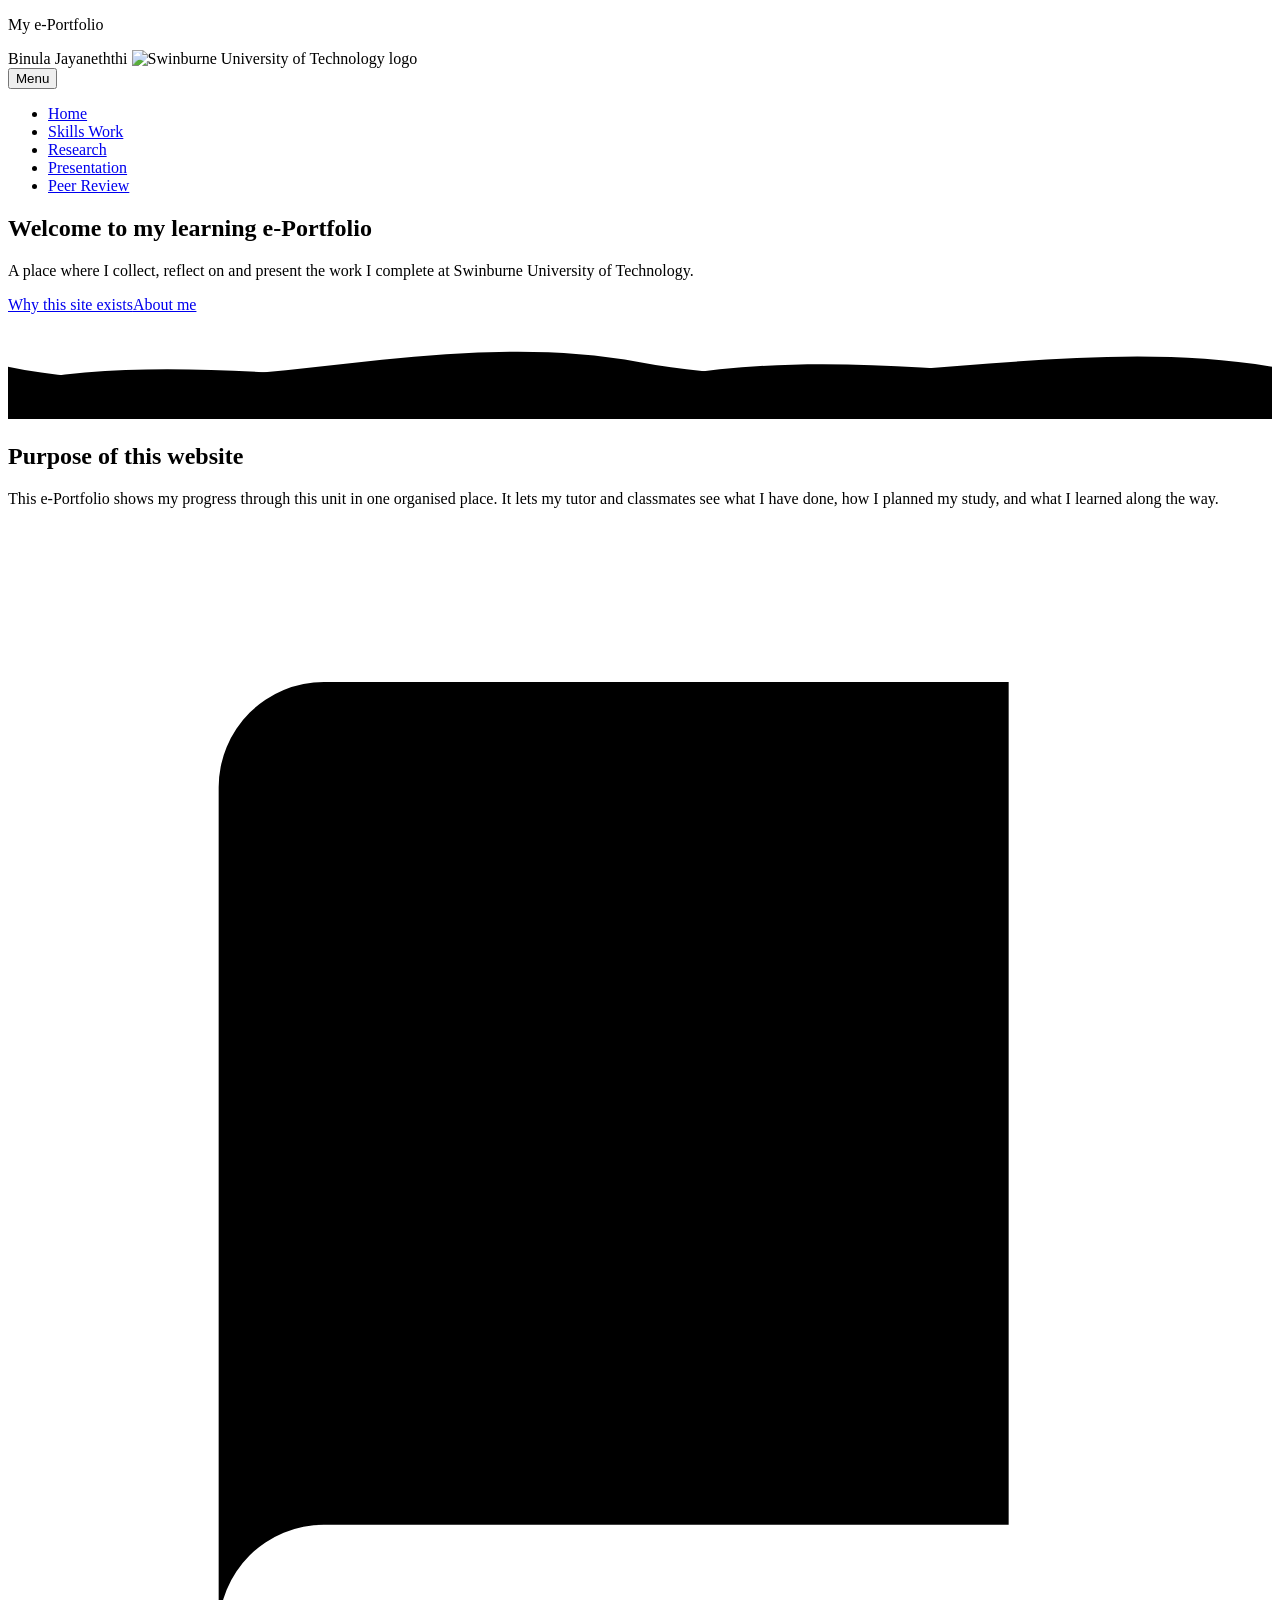
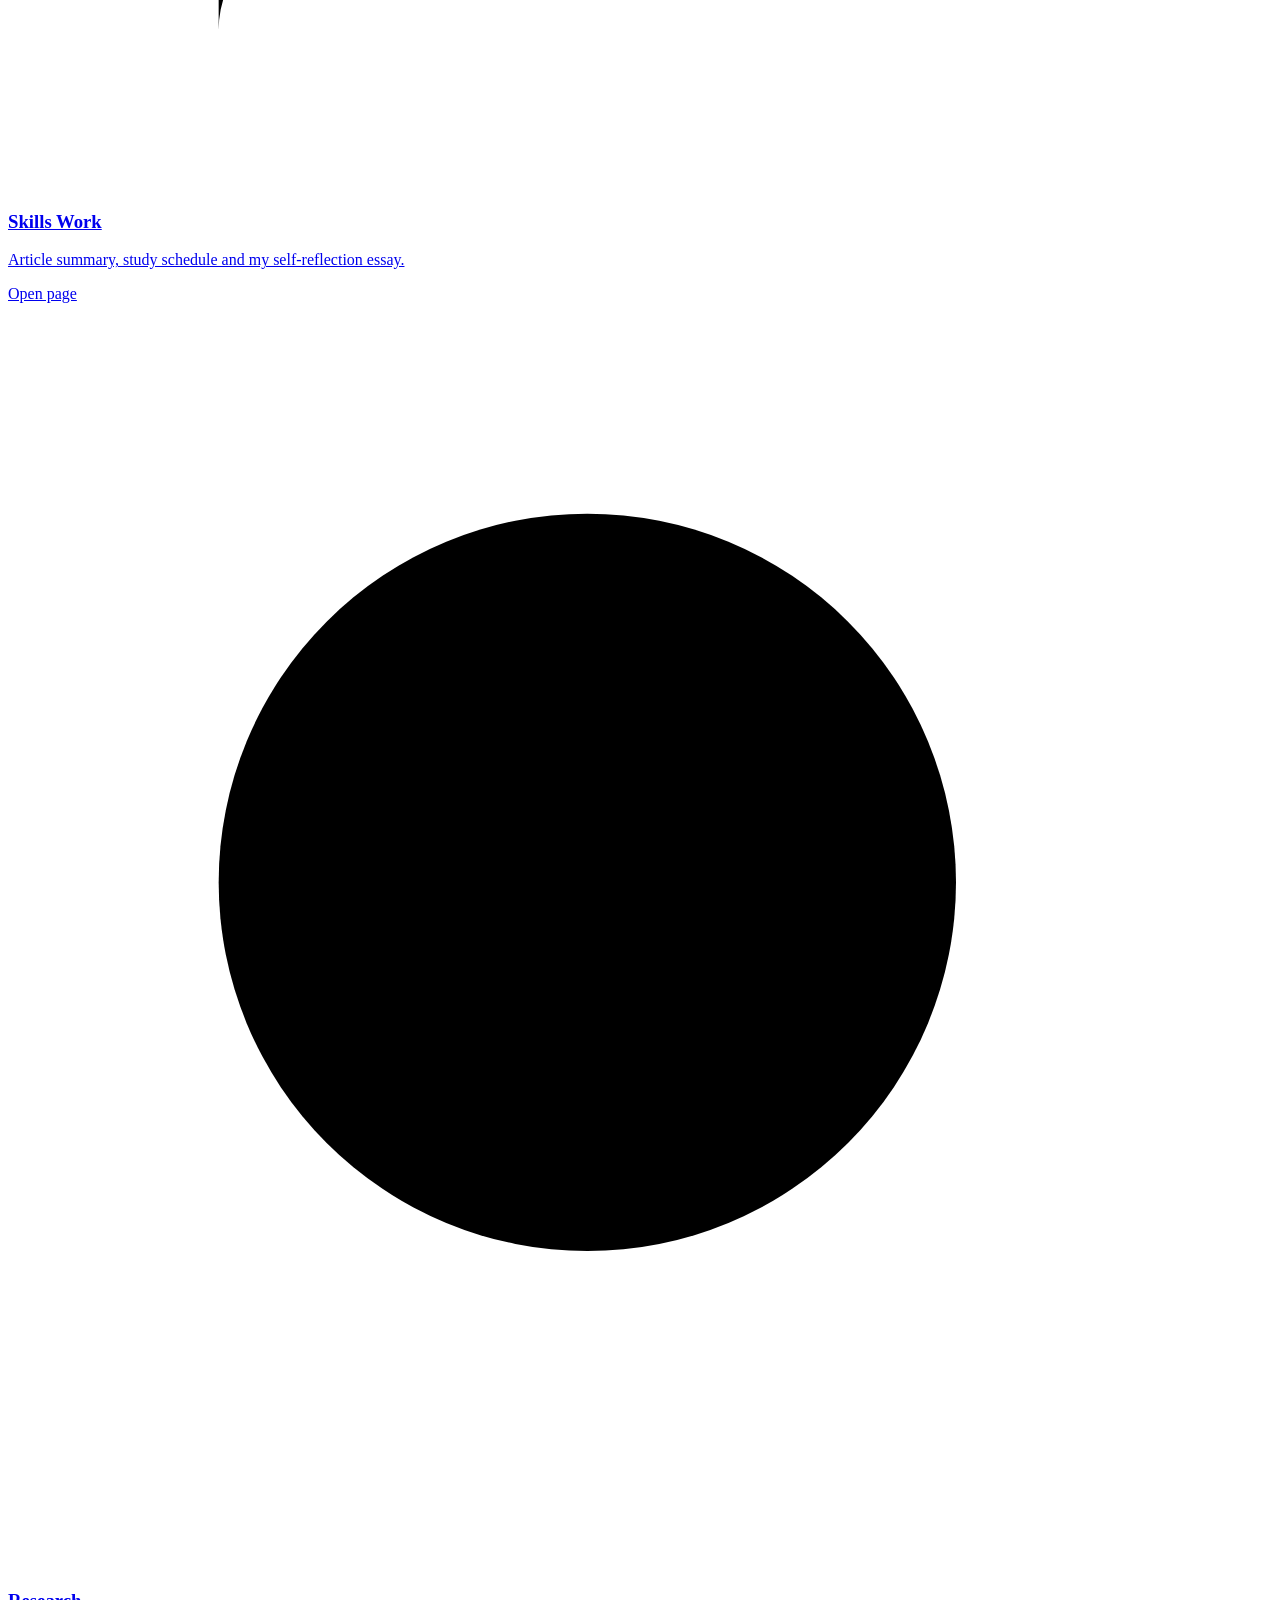
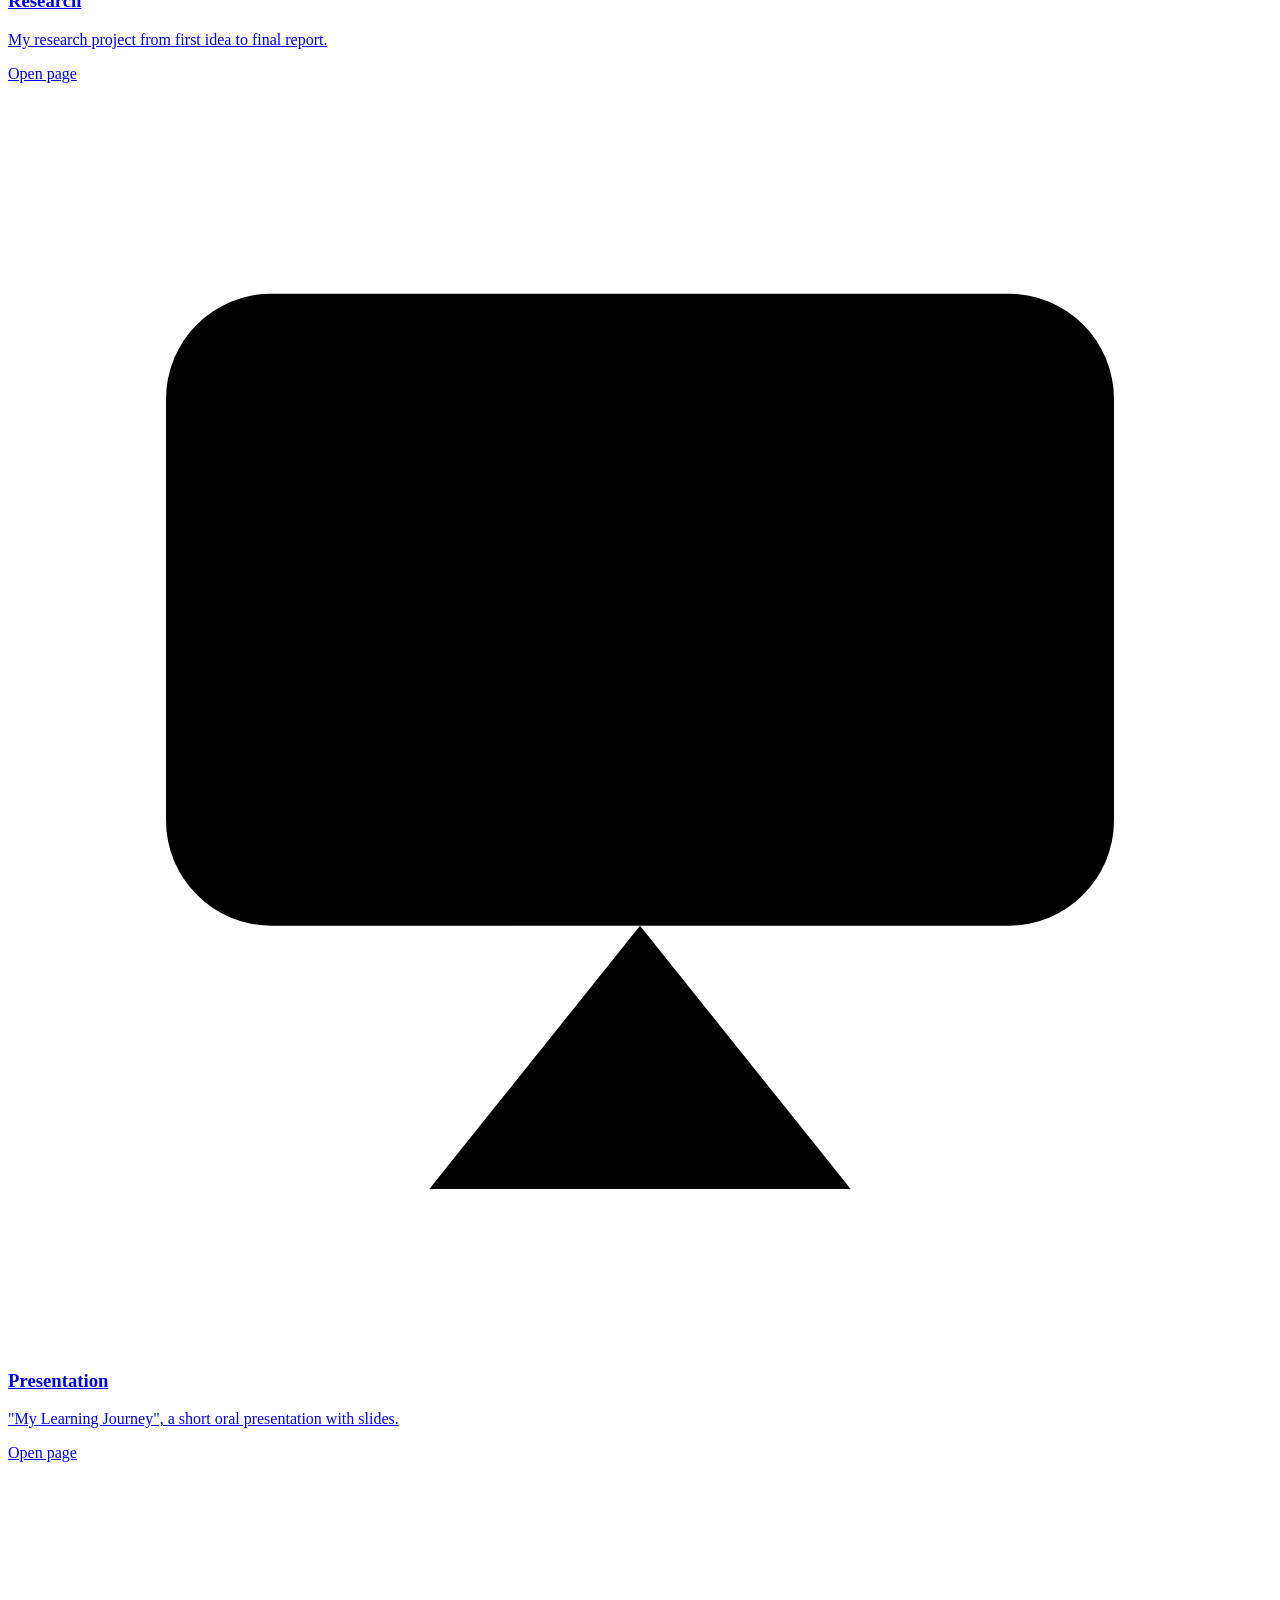
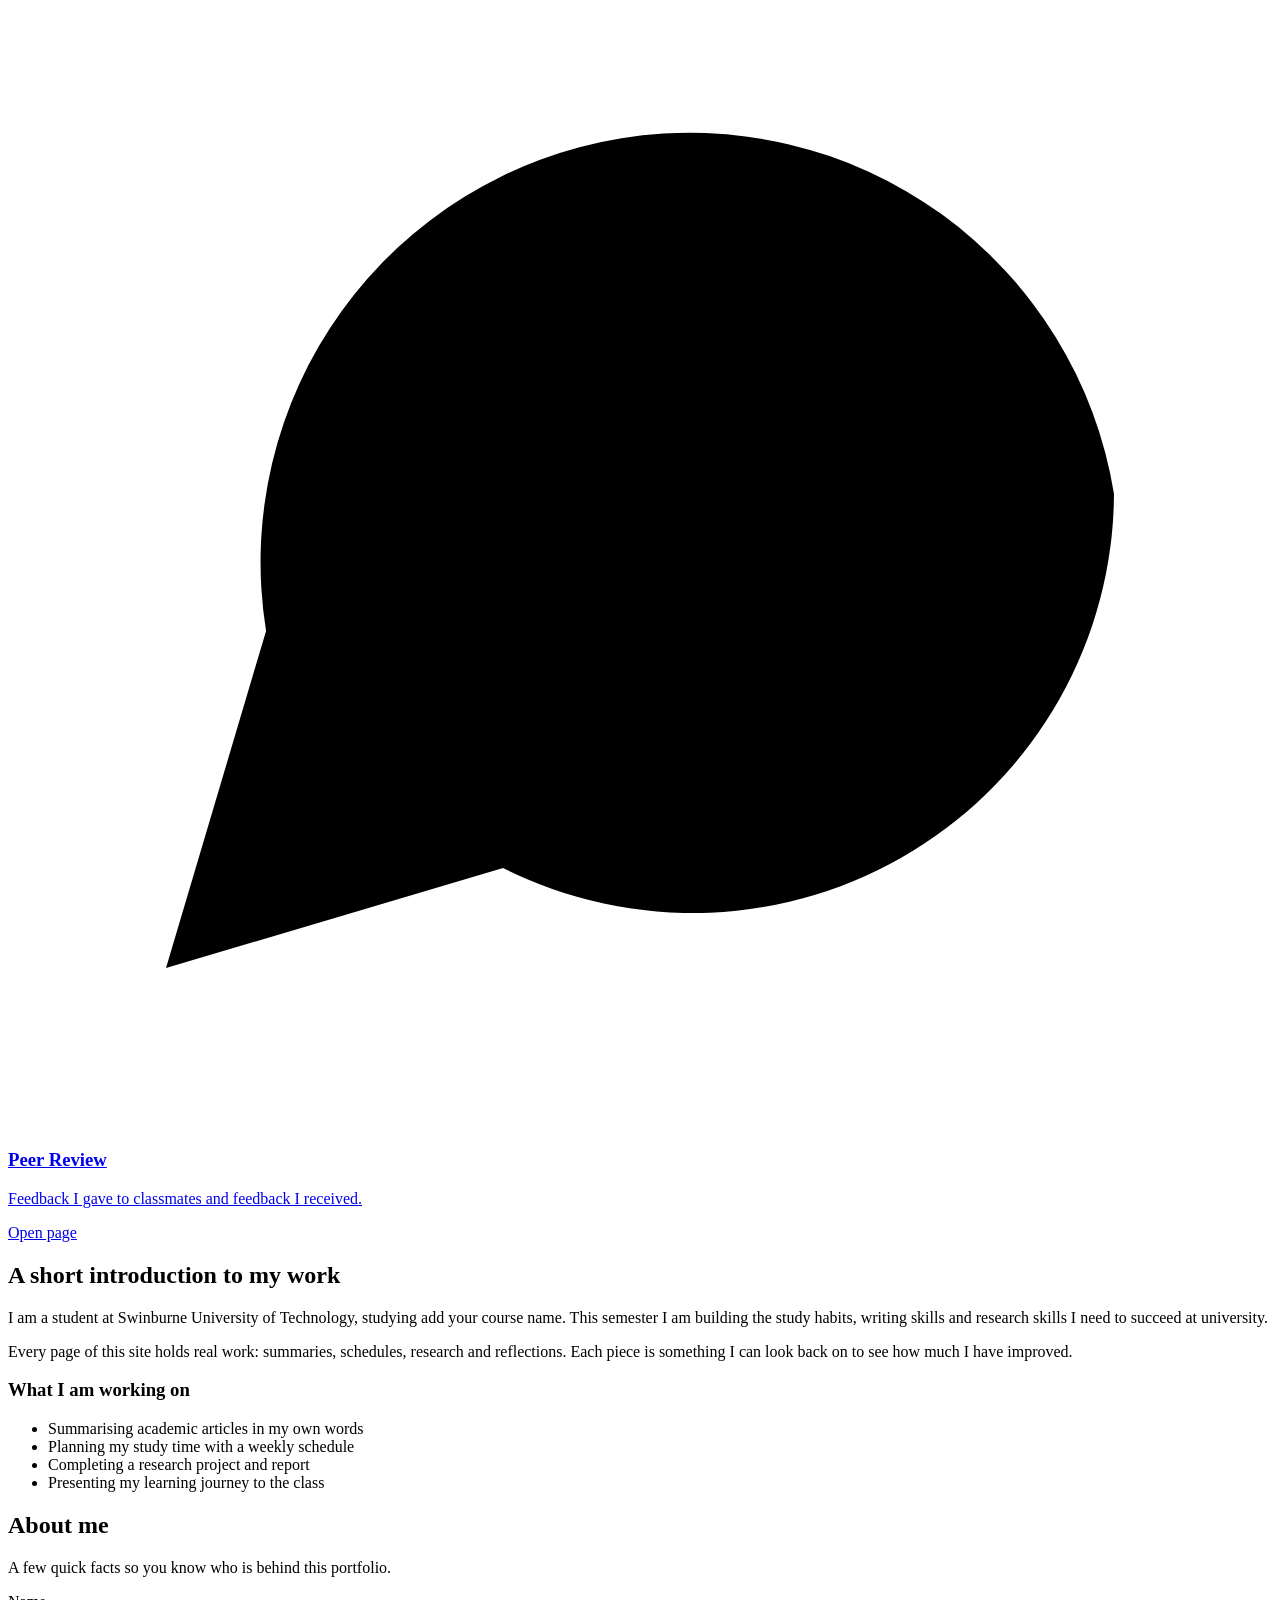
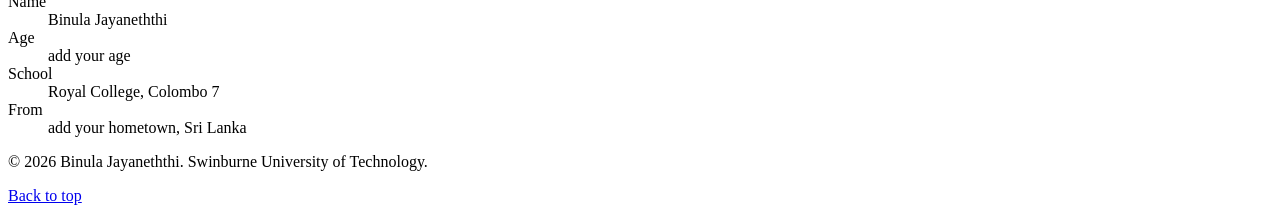
==== index.html @ 82123be0 "Add files via upload" ====
<!DOCTYPE html>
<html lang="en">
<head>
  <meta charset="UTF-8">
  <meta name="viewport" content="width=device-width, initial-scale=1">
  <title>Home | Binula Jayaneththi e-Portfolio</title>
  <meta name="description" content="Binula Jayaneththi's Swinburne e-Portfolio: purpose, introduction and about me.">
  <link rel="preconnect" href="https://fonts.googleapis.com">
  <link rel="preconnect" href="https://fonts.gstatic.com" crossorigin>
  <link href="https://fonts.googleapis.com/css2?family=Nunito+Sans:wght@400;600;700&family=Outfit:wght@400;500;600;700&display=swap" rel="stylesheet">
  <link rel="stylesheet" href="css/style.css">
</head>
<body>
  <div class="progress" aria-hidden="true"></div>

  <!-- TOP: name + Swinburne logo (same on every page) -->
  <header class="site-header">
    <div class="container header-inner">
      <p class="header-tag">My e-Portfolio</p>
      <div class="brand">
        <span class="brand-name">Binula Jayaneththi</span>
        <img class="brand-logo" src="images/swinburne-logo.jpeg" alt="Swinburne University of Technology logo">
      </div>
    </div>
  </header>

  <!-- NAVIGATION (same on every page) -->
  <nav class="main-nav" aria-label="Main navigation">
    <div class="container nav-inner">
      <button class="nav-toggle" aria-expanded="false" aria-controls="menu"><span class="burger"></span> Menu</button>
      <ul class="nav-list" id="menu">
          <li><a href="index.html" aria-current="page">Home</a></li>
          <li><a href="skills-work.html">Skills Work</a></li>
          <li><a href="research.html">Research</a></li>
          <li><a href="presentation.html">Presentation</a></li>
          <li><a href="peer-review.html">Peer Review</a></li>
      </ul>
    </div>
  </nav>

  <main>
    <section class="hero" id="top">
      <div class="bubbles" aria-hidden="true"><span></span><span></span><span></span><span></span><span></span><span></span></div>
      <div class="container">
        <h1 class="hero-item">Welcome to my learning e-Portfolio</h1>
        <p class="hero-item">A place where I collect, reflect on and present the work I complete at Swinburne University of Technology.</p>
        <div class="btn-row hero-item"><a class="btn btn-primary" href="#purpose">Why this site exists</a><a class="btn btn-ghost" href="#about">About me</a></div>
      </div>
      <div class="waves" aria-hidden="true">
        <svg viewBox="0 0 1440 120" preserveAspectRatio="none">
          <path class="wave-a" d="M0,60 C240,110 480,10 720,55 C960,100 1200,20 1440,60 L1440,120 L0,120 Z"/>
          <path class="wave-b" d="M0,80 C220,30 520,110 760,70 C1000,30 1240,100 1440,70 L1440,120 L0,120 Z"/>
          <path class="wave-c" d="M0,100 C300,70 600,120 900,95 C1150,75 1300,100 1440,95 L1440,120 L0,120 Z"/>
        </svg>
      </div>
    </section>

    <section class="section" id="purpose">
      <div class="container">
        <div class="section-head" data-reveal>
          <h2>Purpose of this website</h2>
          <p>This e-Portfolio shows my progress through this unit in one organised place. It lets my tutor and classmates see what I have done, how I planned my study, and what I learned along the way.</p>
        </div>
        <div class="grid-3">
          <a class="card card-link" href="skills-work.html" data-reveal style="--d:.05s">
            <div class="icon"><svg viewBox="0 0 24 24"><path d="M4 19.5V5a2 2 0 0 1 2-2h13v16H6a2 2 0 0 0-2 2z"/><path d="M8 7h7M8 11h7"/></svg></div>
            <h3>Skills Work</h3>
            <p>Article summary, study schedule and my self-reflection essay.</p>
            <span class="more">Open page</span>
          </a>
          <a class="card card-link" href="research.html" data-reveal style="--d:.15s">
            <div class="icon"><svg viewBox="0 0 24 24"><circle cx="11" cy="11" r="7"/><path d="M21 21l-4.3-4.3"/></svg></div>
            <h3>Research</h3>
            <p>My research project from first idea to final report.</p>
            <span class="more">Open page</span>
          </a>
          <a class="card card-link" href="presentation.html" data-reveal style="--d:.25s">
            <div class="icon"><svg viewBox="0 0 24 24"><rect x="3" y="4" width="18" height="12" rx="2"/><path d="M8 21l4-5 4 5"/></svg></div>
            <h3>Presentation</h3>
            <p>"My Learning Journey", a short oral presentation with slides.</p>
            <span class="more">Open page</span>
          </a>
          <a class="card card-link" href="peer-review.html" data-reveal style="--d:.35s">
            <div class="icon"><svg viewBox="0 0 24 24"><path d="M21 12a8 8 0 0 1-11.6 7.1L3 21l1.9-6.4A8 8 0 1 1 21 12z"/></svg></div>
            <h3>Peer Review</h3>
            <p>Feedback I gave to classmates and feedback I received.</p>
            <span class="more">Open page</span>
          </a>
        </div>
      </div>
    </section>

    <section class="section foam" id="my-work">
      <div class="container split">
        <div data-reveal="left">
          <h2>A short introduction to my work</h2>
          <p>I am a student at Swinburne University of Technology, studying <span class="fill">add your course name</span>. This semester I am building the study habits, writing skills and research skills I need to succeed at university.</p>
          <p>Every page of this site holds real work: summaries, schedules, research and reflections. Each piece is something I can look back on to see how much I have improved.</p>
        </div>
        <div class="card" data-reveal="right">
          <h3>What I am working on</h3>
          <ul class="checklist">
            <li>Summarising academic articles in my own words</li>
            <li>Planning my study time with a weekly schedule</li>
            <li>Completing a research project and report</li>
            <li>Presenting my learning journey to the class</li>
          </ul>
        </div>
      </div>
    </section>

    <section class="section about" id="about">
      <div class="container">
        <div class="section-head" data-reveal>
          <h2>About me</h2>
          <p>A few quick facts so you know who is behind this portfolio.</p>
        </div>
        <dl class="about-grid">
          <div class="fact" data-reveal style="--d:.05s"><dt>Name</dt><dd>Binula Jayaneththi</dd></div>
          <div class="fact" data-reveal style="--d:.15s"><dt>Age</dt><dd><span class="fill">add your age</span></dd></div>
          <div class="fact" data-reveal style="--d:.25s"><dt>School</dt><dd>Royal College, Colombo 7</dd></div>
          <div class="fact" data-reveal style="--d:.35s"><dt>From</dt><dd><span class="fill">add your hometown</span>, Sri Lanka</dd></div>
        </dl>
      </div>
    </section>
  </main>

  <footer class="site-footer">
    <p>&copy; <span id="year">2026</span> Binula Jayaneththi. Swinburne University of Technology.</p>
    <p><a href="#top" onclick="window.scrollTo({top:0});return false;">Back to top</a></p>
  </footer>

  <script src="js/main.js"></script>
</body>
</html>
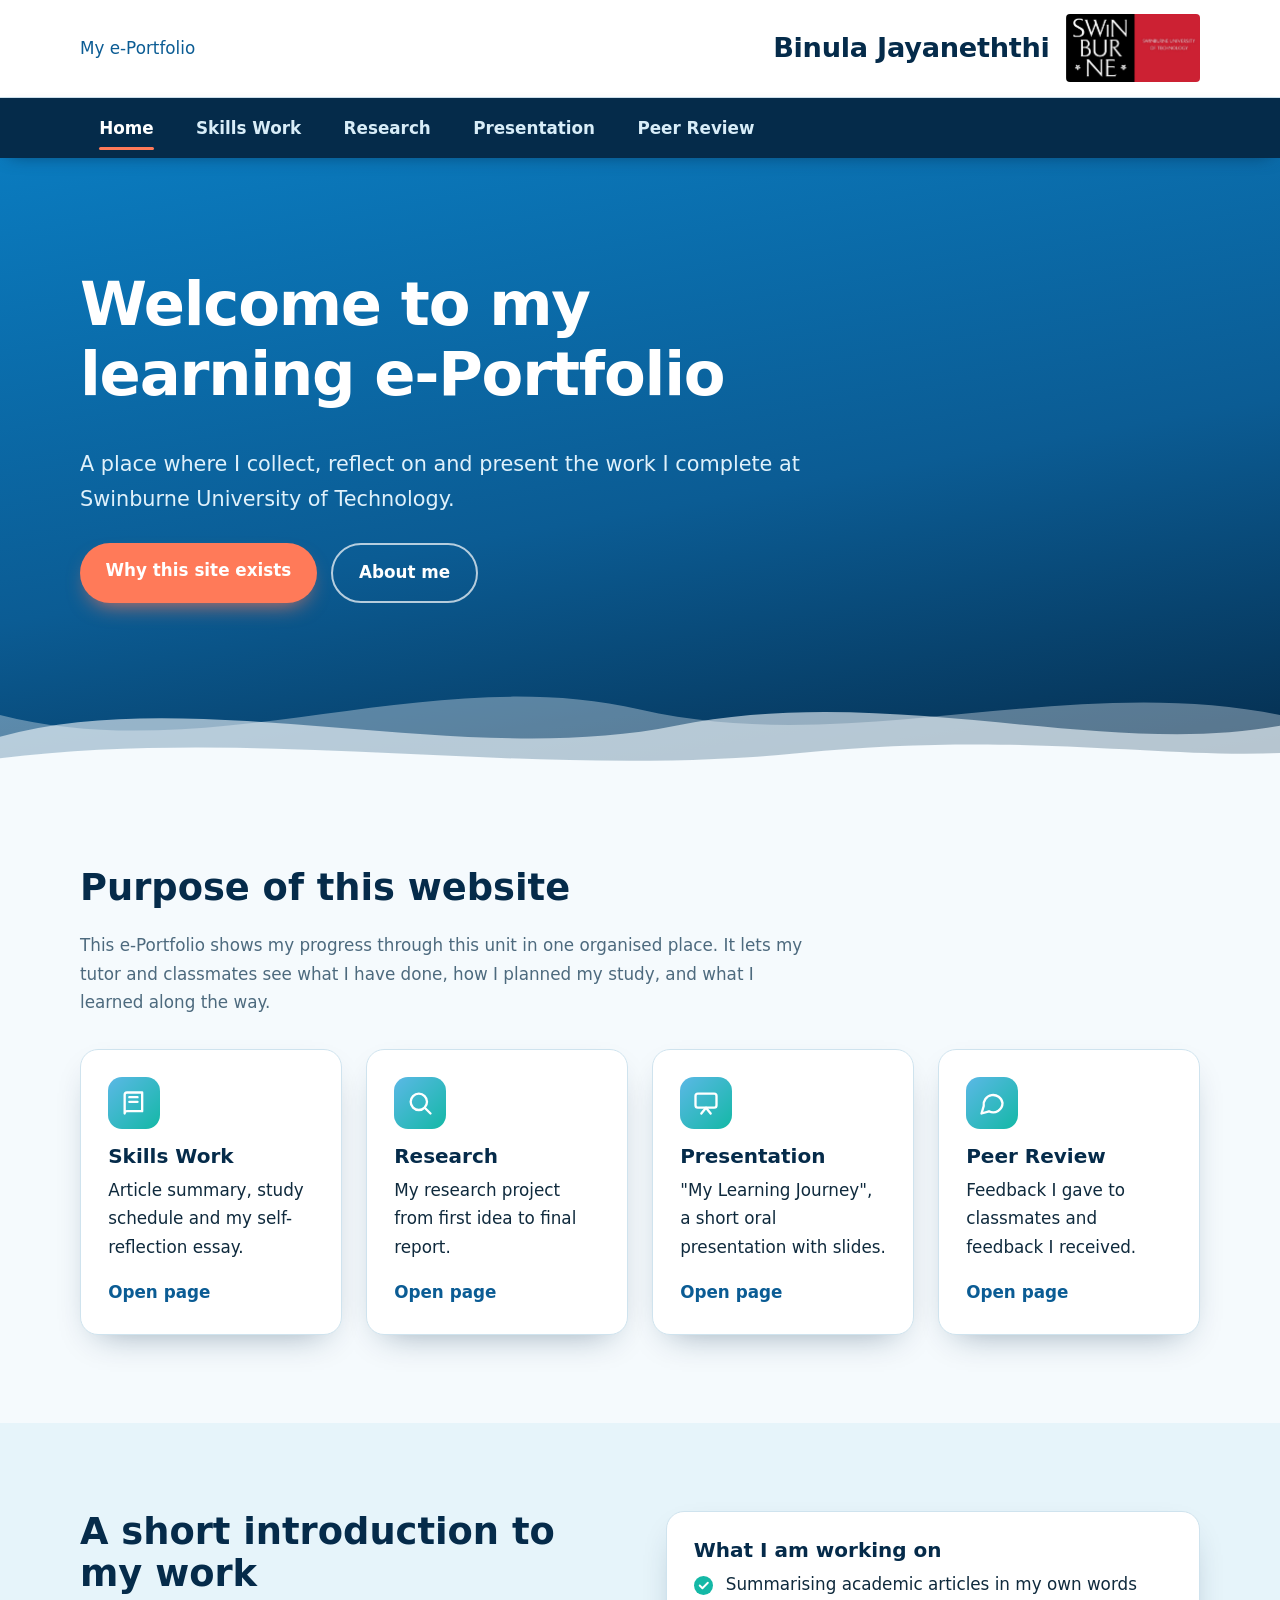
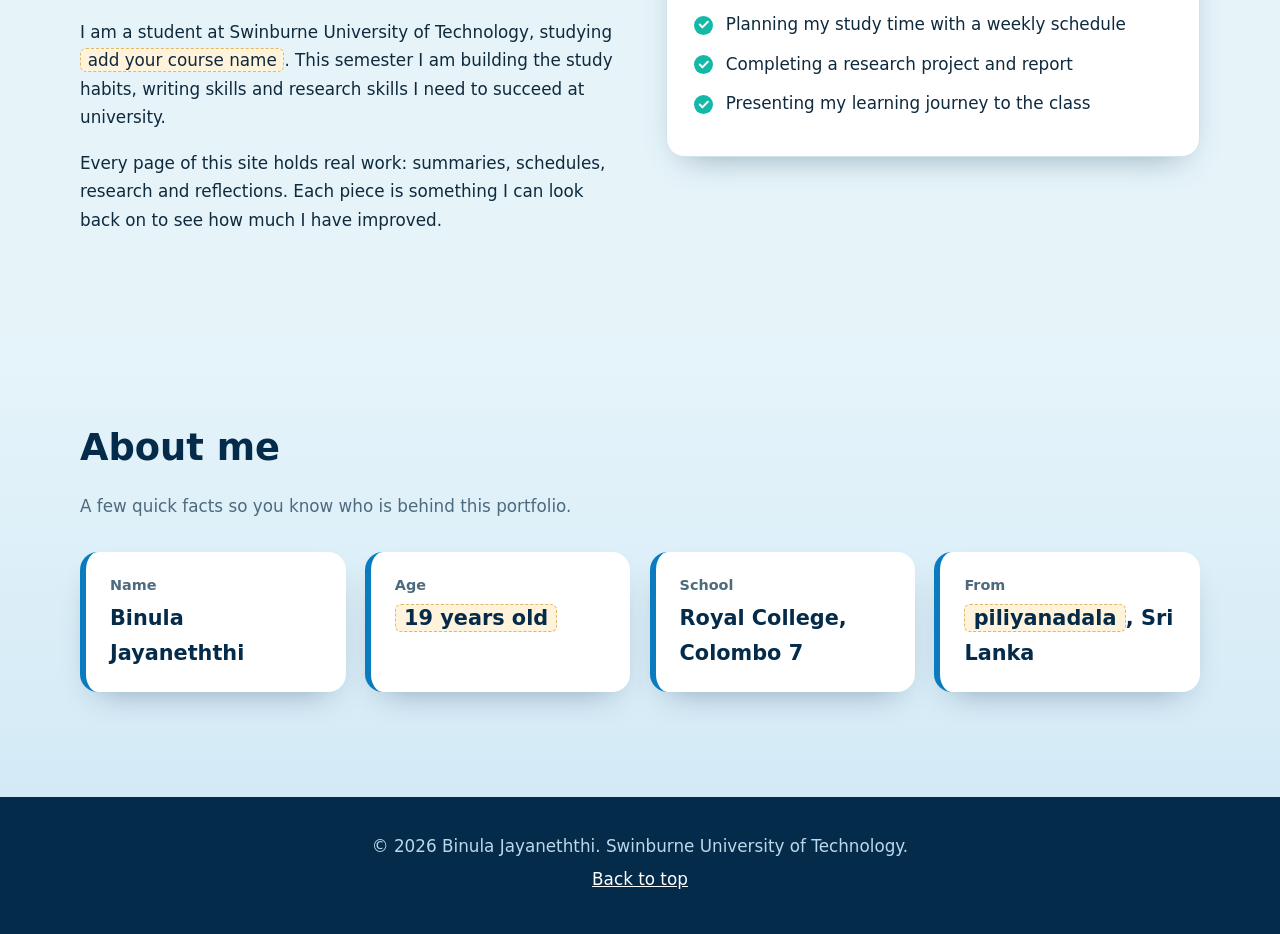
==== commit 70a33651: "Update personal information in index.html" ====
--- a/index.html
+++ b/index.html
@@ -117,9 +117,9 @@
         </div>
         <dl class="about-grid">
           <div class="fact" data-reveal style="--d:.05s"><dt>Name</dt><dd>Binula Jayaneththi</dd></div>
-          <div class="fact" data-reveal style="--d:.15s"><dt>Age</dt><dd><span class="fill">add your age</span></dd></div>
+          <div class="fact" data-reveal style="--d:.15s"><dt>Age</dt><dd><span class="fill">19 years old</span></dd></div>
           <div class="fact" data-reveal style="--d:.25s"><dt>School</dt><dd>Royal College, Colombo 7</dd></div>
-          <div class="fact" data-reveal style="--d:.35s"><dt>From</dt><dd><span class="fill">add your hometown</span>, Sri Lanka</dd></div>
+          <div class="fact" data-reveal style="--d:.35s"><dt>From</dt><dd><span class="fill">piliyanadala</span>, Sri Lanka</dd></div>
         </dl>
       </div>
     </section>
--- a/css/style.css
+++ b/css/style.css
@@ -0,0 +1,283 @@
+/* =========================================================
+   Binula Jayaneththi – e-Portfolio
+   Shared stylesheet for every page
+   ---------------------------------------------------------
+   COLOUR PALETTE (ocean theme)
+   --ocean-900  #052B4A  deep sea      (nav, footer, headings)
+   --ocean-700  #0B5C94  deep ocean    (hover, links)
+   --ocean-500  #0A7BBF  OCEAN BLUE    (main brand colour)
+   --ocean-300  #5BB8E6  shallow water (highlights)
+   --teal       #14B8A6  lagoon        (secondary accent)
+   --foam       #E6F4FA  sea foam      (soft backgrounds)
+   --sand       #FFF3DC  sand          (placeholder highlight)
+   --coral      #FF7A59  coral         (call-to-action buttons)
+   --ink        #0F2A3D  body text
+   ========================================================= */
+
+:root {
+  --ocean-900: #052b4a;
+  --ocean-700: #0b5c94;
+  --ocean-500: #0a7bbf;
+  --ocean-300: #5bb8e6;
+  --teal: #14b8a6;
+  --foam: #e6f4fa;
+  --sand: #fff3dc;
+  --coral: #ff7a59;
+  --coral-dark: #e9603d;
+  --ink: #0f2a3d;
+  --muted: #4d6a7e;
+  --white: #ffffff;
+  --line: #cfe3ee;
+  --radius: 18px;
+  --shadow: 0 14px 34px -18px rgba(5, 43, 74, 0.45);
+  --font-head: "Outfit", "Segoe UI", system-ui, sans-serif;
+  --font-body: "Nunito Sans", "Segoe UI", system-ui, sans-serif;
+}
+
+*, *::before, *::after { box-sizing: border-box; }
+html { scroll-behavior: smooth; scroll-padding-top: 90px; }
+body {
+  margin: 0;
+  font-family: var(--font-body);
+  font-size: 1.05rem;
+  line-height: 1.7;
+  color: var(--ink);
+  background: #f5fafd;
+  opacity: 0;
+  animation: pageIn 0.7s ease forwards;
+}
+body.leaving { animation: pageOut 0.35s ease forwards; }
+@keyframes pageIn { from { opacity: 0; } to { opacity: 1; } }
+@keyframes pageOut { from { opacity: 1; } to { opacity: 0; transform: translateY(-8px); } }
+
+img { max-width: 100%; display: block; }
+a { color: var(--ocean-700); }
+h1, h2, h3 { font-family: var(--font-head); line-height: 1.15; color: var(--ocean-900); margin: 0 0 0.6em; }
+h1 { font-size: clamp(2.2rem, 5.5vw, 3.8rem); font-weight: 700; letter-spacing: -0.02em; }
+h2 { font-size: clamp(1.6rem, 3.5vw, 2.3rem); font-weight: 600; }
+h3 { font-size: 1.25rem; font-weight: 600; }
+p { margin: 0 0 1em; max-width: 68ch; }
+
+:focus-visible { outline: 3px solid var(--coral); outline-offset: 3px; border-radius: 6px; }
+
+.container { width: min(1120px, 92%); margin-inline: auto; }
+
+/* ---------- scroll progress ---------- */
+.progress {
+  position: fixed; top: 0; left: 0; height: 4px; width: 100%;
+  background: linear-gradient(90deg, var(--teal), var(--ocean-300), var(--coral));
+  transform-origin: left; transform: scaleX(0); z-index: 200;
+}
+
+/* ---------- header (logo + name) ---------- */
+.site-header { background: var(--white); border-bottom: 1px solid var(--line); }
+.header-inner {
+  display: flex; align-items: center; justify-content: space-between;
+  gap: 1rem; padding: 0.9rem 0;
+}
+.header-tag { margin: 0; font-family: var(--font-head); font-weight: 500; color: var(--ocean-700); font-size: 1.05rem; }
+.brand { display: flex; align-items: center; gap: 1rem; margin-left: auto; }
+.brand-name {
+  font-family: var(--font-head); font-weight: 700; font-size: clamp(1.1rem, 2.6vw, 1.7rem);
+  color: var(--ocean-900); letter-spacing: -0.01em; text-align: right;
+}
+.brand-logo { height: clamp(42px, 7vw, 68px); width: auto; border-radius: 4px; }
+
+/* ---------- navigation ---------- */
+.main-nav {
+  position: sticky; top: 0; z-index: 100;
+  background: var(--ocean-900);
+  box-shadow: 0 6px 18px -10px rgba(5, 43, 74, 0.8);
+}
+.nav-inner { display: flex; align-items: center; justify-content: space-between; }
+.nav-list { list-style: none; margin: 0; padding: 0; display: flex; gap: 0.25rem; flex-wrap: wrap; }
+.nav-list a {
+  position: relative; display: block; padding: 1rem 1.2rem;
+  color: #d8edf8; text-decoration: none; font-weight: 600; font-family: var(--font-head);
+  transition: color 0.25s ease;
+}
+.nav-list a::after {
+  content: ""; position: absolute; left: 1.2rem; right: 1.2rem; bottom: 0.55rem; height: 3px;
+  border-radius: 3px; background: var(--ocean-300);
+  transform: scaleX(0); transform-origin: left; transition: transform 0.3s ease;
+}
+.nav-list a:hover, .nav-list a[aria-current="page"] { color: var(--white); }
+.nav-list a:hover::after, .nav-list a[aria-current="page"]::after { transform: scaleX(1); }
+.nav-list a[aria-current="page"]::after { background: var(--coral); }
+
+.nav-toggle {
+  display: none; background: none; border: 0; color: var(--white); cursor: pointer;
+  padding: 0.8rem 0; font: inherit; font-family: var(--font-head); font-weight: 600; align-items: center; gap: 0.6rem;
+}
+.burger, .burger::before, .burger::after {
+  display: block; width: 24px; height: 2px; background: var(--white); border-radius: 2px; transition: transform 0.3s ease, background 0.3s;
+}
+.burger { position: relative; }
+.burger::before, .burger::after { content: ""; position: absolute; left: 0; }
+.burger::before { top: -7px; } .burger::after { top: 7px; }
+.nav-toggle[aria-expanded="true"] .burger { background: transparent; }
+.nav-toggle[aria-expanded="true"] .burger::before { transform: translateY(7px) rotate(45deg); }
+.nav-toggle[aria-expanded="true"] .burger::after { transform: translateY(-7px) rotate(-45deg); }
+
+/* ---------- hero ---------- */
+.hero {
+  position: relative; overflow: hidden; color: var(--white);
+  background: linear-gradient(170deg, var(--ocean-500) 0%, var(--ocean-700) 55%, var(--ocean-900) 100%);
+  padding: clamp(3.5rem, 9vw, 7rem) 0 clamp(7rem, 14vw, 11rem);
+}
+.hero.small { padding: clamp(2.5rem, 6vw, 4.5rem) 0 clamp(5.5rem, 11vw, 8rem); }
+.hero h1 { color: var(--white); max-width: 16ch; }
+.hero.small h1 { max-width: none; }
+.hero p { font-size: clamp(1.05rem, 2vw, 1.3rem); color: #dff1fb; max-width: 56ch; }
+.hero .container { position: relative; z-index: 2; }
+.hero .hero-item { opacity: 0; transform: translateY(26px); animation: rise 0.8s cubic-bezier(.2,.7,.2,1) forwards; }
+.hero .hero-item:nth-child(1) { animation-delay: 0.25s; }
+.hero .hero-item:nth-child(2) { animation-delay: 0.45s; }
+.hero .hero-item:nth-child(3) { animation-delay: 0.65s; }
+@keyframes rise { to { opacity: 1; transform: none; } }
+
+.bubbles { position: absolute; inset: 0; z-index: 1; pointer-events: none; }
+.bubbles span {
+  position: absolute; bottom: -40px; border-radius: 50%;
+  background: rgba(255, 255, 255, 0.16); border: 1px solid rgba(255, 255, 255, 0.3);
+  animation: float 14s linear infinite;
+}
+.bubbles span:nth-child(1) { left: 8%;  width: 22px; height: 22px; animation-duration: 12s; }
+.bubbles span:nth-child(2) { left: 24%; width: 46px; height: 46px; animation-duration: 18s; animation-delay: 2s; }
+.bubbles span:nth-child(3) { left: 47%; width: 16px; height: 16px; animation-duration: 11s; animation-delay: 4s; }
+.bubbles span:nth-child(4) { left: 66%; width: 34px; height: 34px; animation-duration: 16s; animation-delay: 1s; }
+.bubbles span:nth-child(5) { left: 82%; width: 24px; height: 24px; animation-duration: 13s; animation-delay: 6s; }
+.bubbles span:nth-child(6) { left: 93%; width: 52px; height: 52px; animation-duration: 20s; animation-delay: 3s; }
+@keyframes float { to { transform: translateY(-120vh) translateX(30px); opacity: 0; } }
+
+.waves { position: absolute; left: 0; right: 0; bottom: -1px; height: clamp(70px, 12vw, 130px); z-index: 2; }
+.waves svg { width: 100%; height: 100%; display: block; }
+.wave-a { fill: rgba(245, 250, 253, 0.35); animation: drift 11s ease-in-out infinite alternate; }
+.wave-b { fill: rgba(245, 250, 253, 0.6);  animation: drift 8s ease-in-out infinite alternate-reverse; }
+.wave-c { fill: #f5fafd; }
+@keyframes drift { from { transform: translateX(-3%); } to { transform: translateX(3%); } }
+
+/* ---------- buttons ---------- */
+.btn-row { display: flex; flex-wrap: wrap; gap: 0.9rem; margin-top: 1.6rem; }
+.btn {
+  display: inline-block; padding: 0.85rem 1.6rem; border-radius: 999px; text-decoration: none;
+  font-family: var(--font-head); font-weight: 600; transition: transform 0.25s ease, background 0.25s ease, box-shadow 0.25s;
+}
+.btn-primary { background: var(--coral); color: var(--white); box-shadow: 0 10px 22px -10px rgba(255, 122, 89, 0.9); }
+.btn-primary:hover { background: var(--coral-dark); transform: translateY(-3px); }
+.btn-ghost { border: 2px solid rgba(255, 255, 255, 0.7); color: var(--white); }
+.btn-ghost:hover { background: rgba(255, 255, 255, 0.15); transform: translateY(-3px); }
+.btn-outline { border: 2px solid var(--ocean-500); color: var(--ocean-700); }
+.btn-outline:hover { background: var(--ocean-500); color: var(--white); transform: translateY(-3px); }
+
+/* ---------- sections ---------- */
+.section { padding: clamp(3rem, 7vw, 5.5rem) 0; }
+.section.foam { background: var(--foam); }
+.section-head { margin-bottom: 2rem; }
+.section-head p { color: var(--muted); }
+
+.split { display: grid; grid-template-columns: 1fr 1fr; gap: clamp(1.5rem, 4vw, 3.5rem); align-items: start; }
+.grid-3 { display: grid; grid-template-columns: repeat(auto-fit, minmax(250px, 1fr)); gap: 1.5rem; }
+
+.card {
+  background: var(--white); border-radius: var(--radius); padding: 1.7rem;
+  border: 1px solid var(--line); box-shadow: var(--shadow);
+  transition: transform 0.3s ease, box-shadow 0.3s ease, border-color 0.3s;
+}
+.card:hover { transform: translateY(-6px); border-color: var(--ocean-300); }
+.card h3 { margin-bottom: 0.4em; }
+.card p:last-child { margin-bottom: 0; }
+.card-link { text-decoration: none; color: inherit; display: block; }
+.card-link .more { color: var(--ocean-700); font-weight: 700; font-family: var(--font-head); }
+
+.icon {
+  width: 52px; height: 52px; border-radius: 14px; margin-bottom: 1rem;
+  display: grid; place-items: center; font-size: 1.6rem;
+  background: linear-gradient(135deg, var(--ocean-300), var(--teal)); color: var(--white);
+}
+.icon svg { width: 28px; height: 28px; stroke: currentColor; fill: none; stroke-width: 2; stroke-linecap: round; stroke-linejoin: round; }
+
+.fill { background: var(--sand); padding: 0.05em 0.4em; border-radius: 6px; border: 1px dashed #e0b866; }
+
+/* ---------- about me ---------- */
+.about { background: linear-gradient(180deg, var(--foam), #d3eaf6); }
+.about-grid { display: grid; grid-template-columns: repeat(auto-fit, minmax(220px, 1fr)); gap: 1.2rem; margin-top: 1.5rem; }
+.fact { background: var(--white); border-radius: var(--radius); padding: 1.3rem 1.5rem; border-left: 6px solid var(--ocean-500); box-shadow: var(--shadow); }
+.fact dt { font-size: 0.9rem; color: var(--muted); font-weight: 700; }
+.fact dd { margin: 0.2rem 0 0; font-family: var(--font-head); font-size: 1.3rem; font-weight: 600; color: var(--ocean-900); }
+
+/* ---------- timeline (research stages) ---------- */
+.timeline { position: relative; margin: 0; padding: 0 0 0 2rem; list-style: none; }
+.timeline::before { content: ""; position: absolute; left: 7px; top: 8px; bottom: 8px; width: 3px; background: linear-gradient(var(--ocean-500), var(--teal)); border-radius: 3px; }
+.timeline li { position: relative; margin-bottom: 1.6rem; }
+.timeline li::before {
+  content: ""; position: absolute; left: -2rem; top: 0.45rem; width: 17px; height: 17px;
+  background: var(--white); border: 4px solid var(--ocean-500); border-radius: 50%;
+}
+
+/* ---------- table ---------- */
+.table-wrap { overflow-x: auto; border-radius: var(--radius); box-shadow: var(--shadow); border: 1px solid var(--line); background: var(--white); }
+table { border-collapse: collapse; width: 100%; min-width: 560px; }
+th, td { padding: 0.9rem 1.1rem; text-align: left; border-bottom: 1px solid var(--line); }
+th { background: var(--ocean-900); color: var(--white); font-family: var(--font-head); font-weight: 600; }
+tbody tr:nth-child(even) { background: var(--foam); }
+tbody tr:last-child td { border-bottom: 0; }
+
+/* ---------- document / file card ---------- */
+.file-list { list-style: none; margin: 1rem 0 0; padding: 0; display: grid; gap: 0.7rem; }
+.file-list a {
+  display: flex; align-items: center; justify-content: space-between; gap: 1rem; padding: 0.9rem 1.1rem;
+  background: var(--foam); border-radius: 12px; text-decoration: none; font-weight: 700; color: var(--ocean-900);
+  transition: background 0.25s, transform 0.25s;
+}
+.file-list a:hover { background: var(--ocean-500); color: var(--white); transform: translateX(6px); }
+.badge { font-size: 0.8rem; background: var(--ocean-900); color: var(--white); padding: 0.15rem 0.7rem; border-radius: 999px; font-family: var(--font-head); }
+
+.slide-frame {
+  aspect-ratio: 16 / 9; border-radius: var(--radius); display: grid; place-items: center; text-align: center; padding: 1.5rem;
+  background: linear-gradient(135deg, var(--ocean-700), var(--ocean-900)); color: var(--white); box-shadow: var(--shadow);
+}
+.slide-frame strong { font-family: var(--font-head); font-size: clamp(1.4rem, 3.5vw, 2.4rem); display: block; }
+
+.checklist { list-style: none; padding: 0; margin: 0; }
+.checklist li { padding-left: 2rem; position: relative; margin-bottom: 0.7rem; }
+.checklist li::before {
+  content: ""; position: absolute; left: 0; top: 0.35rem; width: 1.2rem; height: 1.2rem; border-radius: 50%;
+  background: var(--teal) url("data:image/svg+xml,%3Csvg xmlns='http://www.w3.org/2000/svg' viewBox='0 0 24 24' fill='none' stroke='white' stroke-width='3.5' stroke-linecap='round' stroke-linejoin='round'%3E%3Cpath d='M5 12l5 5L20 7'/%3E%3C/svg%3E") center / 70% no-repeat;
+}
+
+/* ---------- footer ---------- */
+.site-footer { background: var(--ocean-900); color: #bcd8ea; padding: 2.2rem 0; text-align: center; }
+.site-footer p { margin: 0 auto 0.3rem; max-width: none; }
+.site-footer a { color: var(--white); }
+
+/* ---------- scroll reveal ---------- */
+[data-reveal] { opacity: 0; transform: translateY(40px); transition: opacity 0.8s ease, transform 0.8s cubic-bezier(.2,.7,.2,1); transition-delay: var(--d, 0s); }
+[data-reveal="left"] { transform: translateX(-50px); }
+[data-reveal="right"] { transform: translateX(50px); }
+[data-reveal="zoom"] { transform: scale(0.92); }
+[data-reveal].visible { opacity: 1; transform: none; }
+
+/* ---------- responsive ---------- */
+@media (max-width: 860px) {
+  .split { grid-template-columns: 1fr; }
+}
+@media (max-width: 760px) {
+  .header-tag { display: none; }
+  .brand { margin-left: 0; width: 100%; justify-content: space-between; flex-direction: row-reverse; }
+  .brand-name { text-align: left; }
+  .nav-toggle { display: inline-flex; }
+  .nav-list {
+    display: none; flex-direction: column; width: 100%; padding-bottom: 0.6rem;
+  }
+  .nav-list.open { display: flex; animation: rise 0.35s ease; }
+  .nav-inner { flex-wrap: wrap; }
+  .nav-list a { padding: 0.8rem 0.2rem; }
+  .nav-list a::after { left: 0.2rem; right: auto; width: 44px; bottom: 0.4rem; }
+}
+
+@media (prefers-reduced-motion: reduce) {
+  html { scroll-behavior: auto; }
+  *, *::before, *::after { animation-duration: 0.01ms !important; animation-iteration-count: 1 !important; transition-duration: 0.01ms !important; }
+  [data-reveal], .hero .hero-item { opacity: 1; transform: none; }
+}
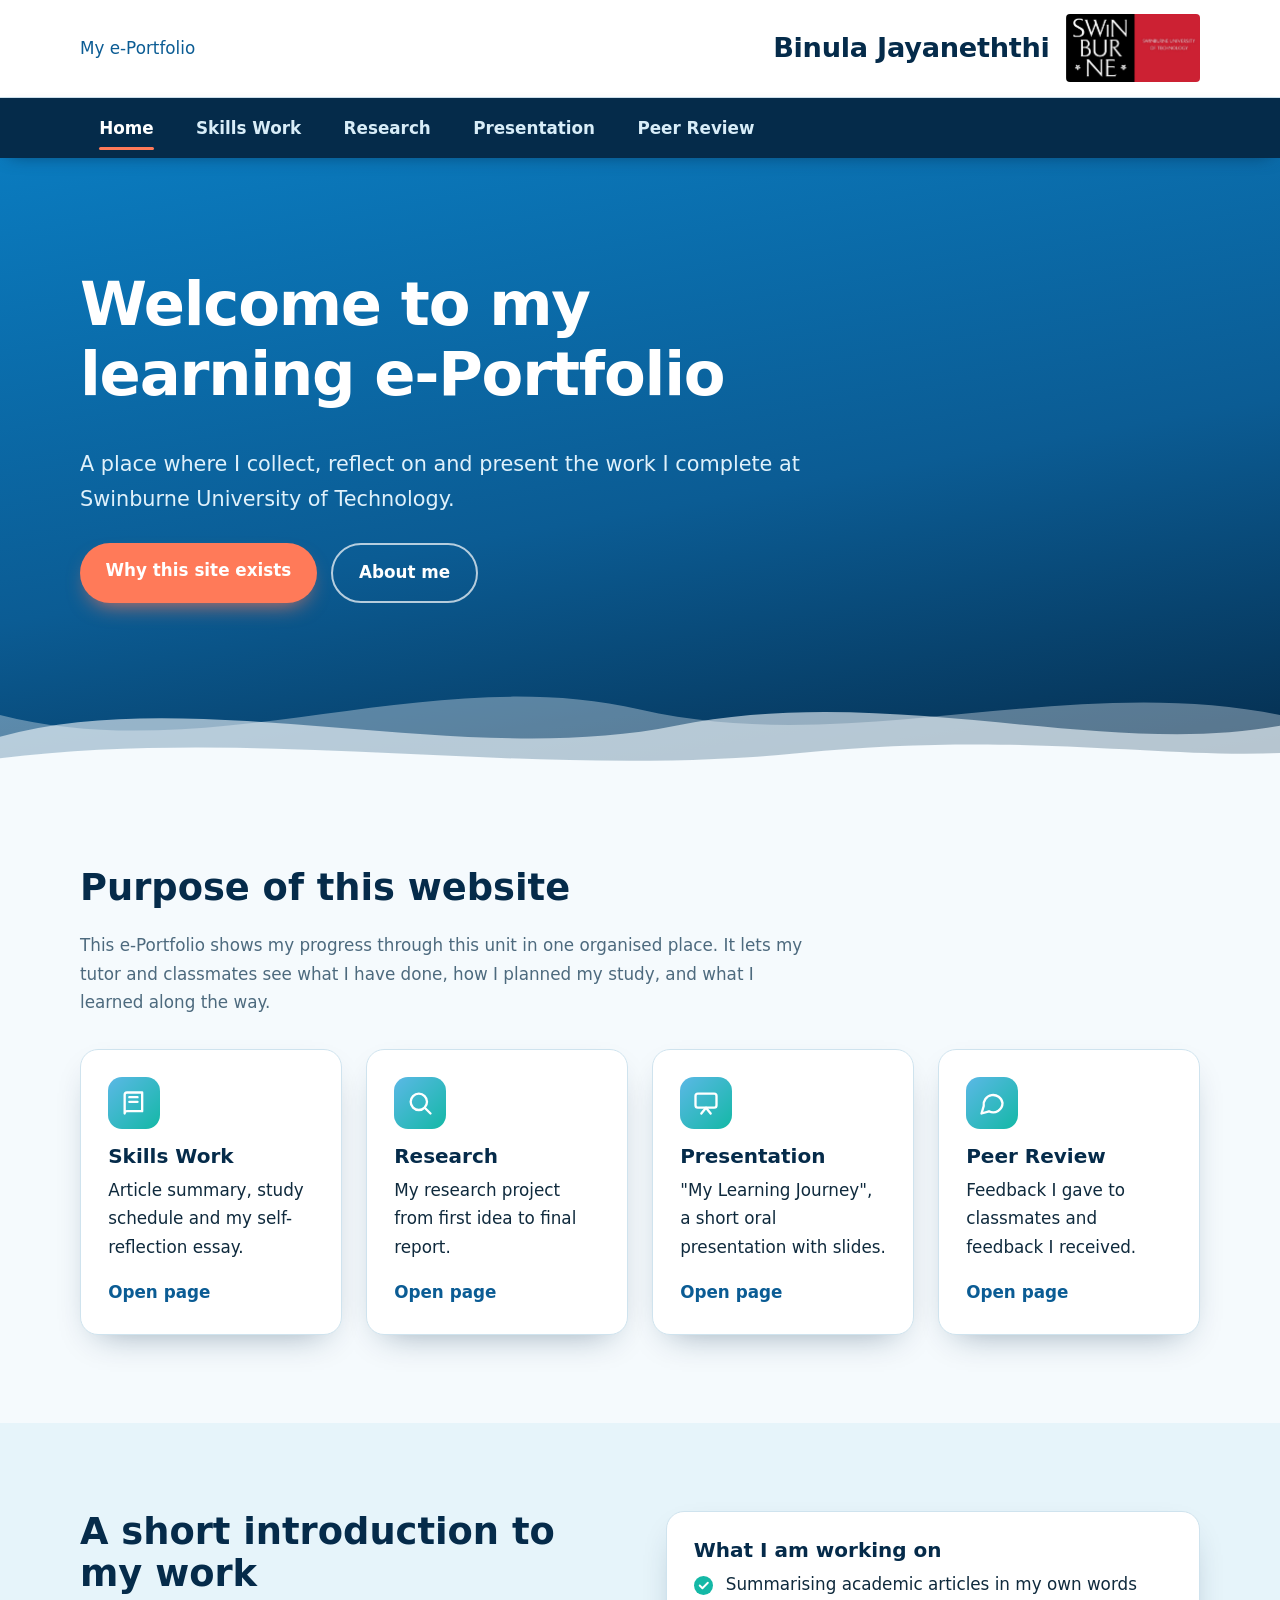
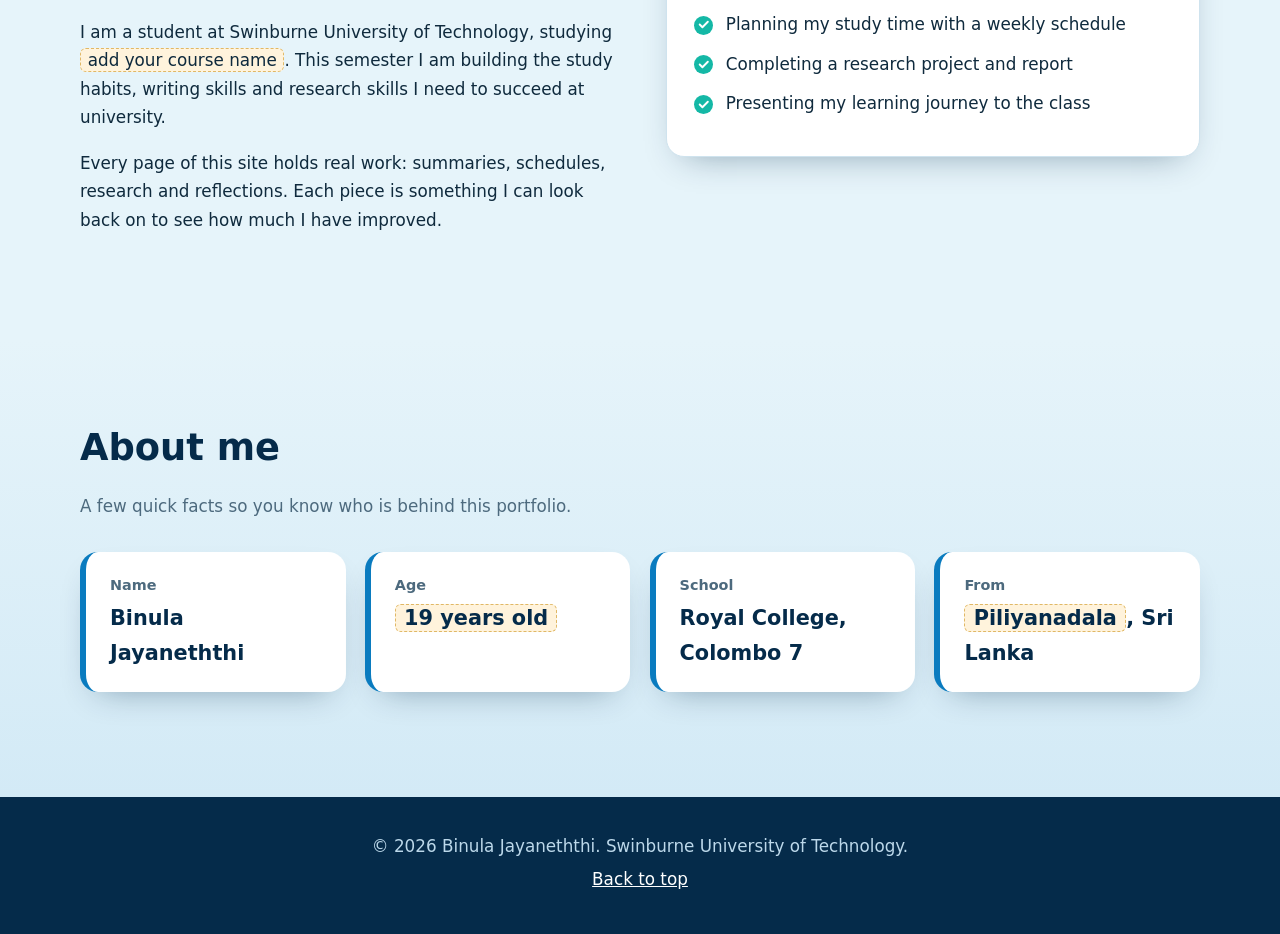
==== commit ded2b7d6: "Correct spelling of 'Piliyanadala' in index.html" ====
--- a/index.html
+++ b/index.html
@@ -119,7 +119,7 @@
           <div class="fact" data-reveal style="--d:.05s"><dt>Name</dt><dd>Binula Jayaneththi</dd></div>
           <div class="fact" data-reveal style="--d:.15s"><dt>Age</dt><dd><span class="fill">19 years old</span></dd></div>
           <div class="fact" data-reveal style="--d:.25s"><dt>School</dt><dd>Royal College, Colombo 7</dd></div>
-          <div class="fact" data-reveal style="--d:.35s"><dt>From</dt><dd><span class="fill">piliyanadala</span>, Sri Lanka</dd></div>
+          <div class="fact" data-reveal style="--d:.35s"><dt>From</dt><dd><span class="fill">Piliyanadala</span>, Sri Lanka</dd></div>
         </dl>
       </div>
     </section>
